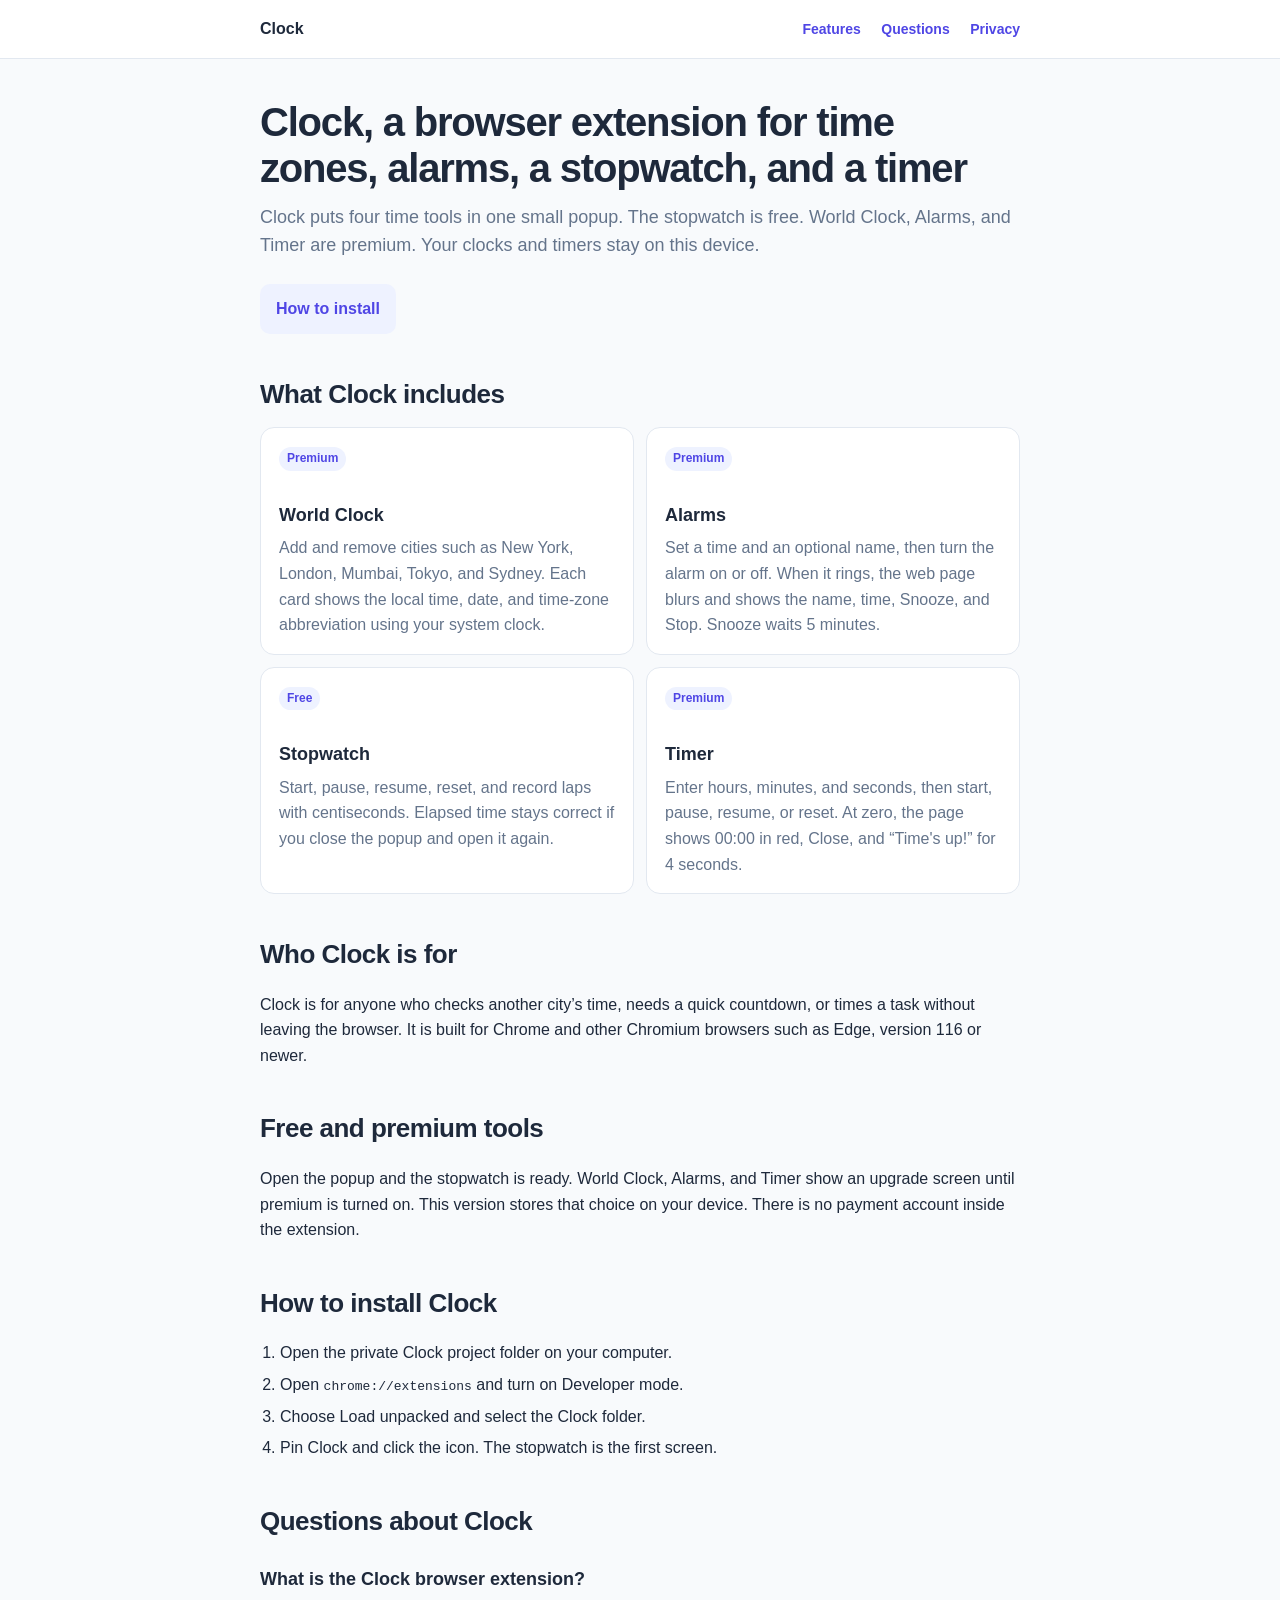
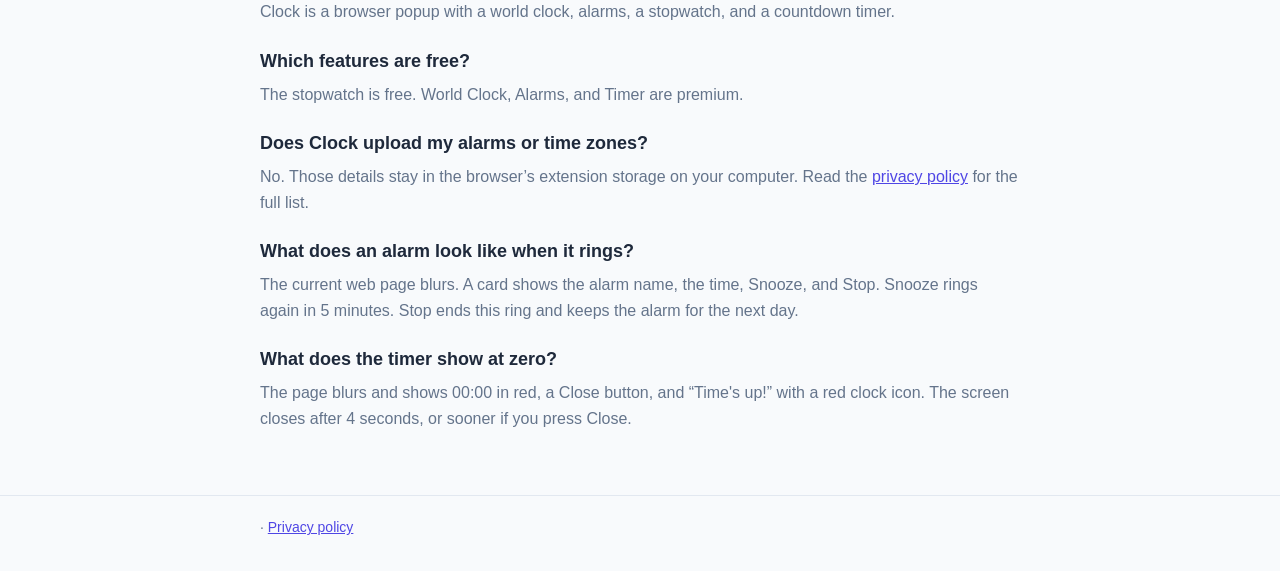
==== index.html @ f68c93ec "Publish the Clock landing page and privacy policy. Co-authored-by: Cursor <cursoragent@cursor.com>" ====
<!DOCTYPE html>
<html lang="en">
  <head>
    <meta charset="UTF-8" />
    <meta name="viewport" content="width=device-width, initial-scale=1" />
    <meta name="color-scheme" content="light dark" />
    <title>Clock browser extension — world clock, alarms, stopwatch, and timer</title>
    <meta
      name="description"
      content="Clock is a lightweight browser extension for world time zones, alarms, a free stopwatch, and a countdown timer. Times stay on your device."
    />
    <link rel="canonical" href="https://roshancodes24.github.io/clock-site/" />
    <meta property="og:title" content="Clock browser extension" />
    <meta
      property="og:description"
      content="World clock, alarms, stopwatch, and timer in a small browser popup. Stopwatch is free. Other tools are premium."
    />
    <meta property="og:type" content="website" />
    <meta property="og:url" content="https://roshancodes24.github.io/clock-site/" />
    <link rel="icon" href="icon48.png" />
    <link rel="stylesheet" href="site.css" />
    <script type="application/ld+json">
      {
        "@context": "https://schema.org",
        "@type": "SoftwareApplication",
        "name": "Clock",
        "applicationCategory": "BrowserApplication",
        "operatingSystem": "Chrome, Edge",
        "description": "A lightweight browser extension with a world clock, alarms, a stopwatch, and a countdown timer.",
        "offers": {
          "@type": "Offer",
          "price": "0",
          "priceCurrency": "USD",
          "description": "Stopwatch is free. World Clock, Alarms, and Timer are premium in this version via a local test switch."
        },
        "url": "https://roshancodes24.github.io/clock-site/"
      }
    </script>
    <script type="application/ld+json">
      {
        "@context": "https://schema.org",
        "@type": "FAQPage",
        "mainEntity": [
          {
            "@type": "Question",
            "name": "What is the Clock browser extension?",
            "acceptedAnswer": {
              "@type": "Answer",
              "text": "Clock is a browser popup with four tools: a world clock, alarms, a stopwatch, and a countdown timer."
            }
          },
          {
            "@type": "Question",
            "name": "Which Clock features are free?",
            "acceptedAnswer": {
              "@type": "Answer",
              "text": "The stopwatch is free. World Clock, Alarms, and Timer are premium."
            }
          },
          {
            "@type": "Question",
            "name": "Does Clock send my times to a server?",
            "acceptedAnswer": {
              "@type": "Answer",
              "text": "No. Selected time zones, alarms, stopwatch state, and timer state stay in browser extension storage on your device."
            }
          },
          {
            "@type": "Question",
            "name": "What happens when an alarm or timer finishes?",
            "acceptedAnswer": {
              "@type": "Answer",
              "text": "An alarm blurs the open web page and shows the alarm name, time, Snooze, and Stop. A finished timer blurs the page, shows 00:00 in red, a Close button, and Time's up, then closes after 4 seconds."
            }
          }
        ]
      }
    </script>
  </head>
  <body>
    <header class="site">
      <div class="wrap">
        <a class="brand" href="./">Clock</a>
        <nav aria-label="Site">
          <a href="#features">Features</a>
          <a href="#questions">Questions</a>
          <a href="privacy.html">Privacy</a>
        </nav>
      </div>
    </header>

    <main class="wrap">
      <h1>Clock, a browser extension for time zones, alarms, a stopwatch, and a timer</h1>
      <p class="lead">
        Clock puts four time tools in one small popup. The stopwatch is free.
        World Clock, Alarms, and Timer are premium. Your clocks and timers stay on this device.
      </p>
      <div class="actions">
        <a class="btn secondary" href="#install">How to install</a>
      </div>

      <h2 id="features">What Clock includes</h2>
      <div class="grid two">
        <article class="card">
          <span class="tag">Premium</span>
          <h3>World Clock</h3>
          <p>
            Add and remove cities such as New York, London, Mumbai, Tokyo, and Sydney.
            Each card shows the local time, date, and time-zone abbreviation using your system clock.
          </p>
        </article>
        <article class="card">
          <span class="tag">Premium</span>
          <h3>Alarms</h3>
          <p>
            Set a time and an optional name, then turn the alarm on or off. When it rings, the web page blurs and shows the name, time, Snooze, and Stop. Snooze waits 5 minutes.
          </p>
        </article>
        <article class="card">
          <span class="tag">Free</span>
          <h3>Stopwatch</h3>
          <p>
            Start, pause, resume, reset, and record laps with centiseconds. Elapsed time stays correct if you close the popup and open it again.
          </p>
        </article>
        <article class="card">
          <span class="tag">Premium</span>
          <h3>Timer</h3>
          <p>
            Enter hours, minutes, and seconds, then start, pause, resume, or reset. At zero, the page shows 00:00 in red, Close, and “Time's up!” for 4 seconds.
          </p>
        </article>
      </div>

      <h2>Who Clock is for</h2>
      <p>
        Clock is for anyone who checks another city’s time, needs a quick countdown, or times a task without leaving the browser. It is built for Chrome and other Chromium browsers such as Edge, version 116 or newer.
      </p>

      <h2>Free and premium tools</h2>
      <p>
        Open the popup and the stopwatch is ready. World Clock, Alarms, and Timer show an upgrade screen until premium is turned on. This version stores that choice on your device. There is no payment account inside the extension.
      </p>

      <h2 id="install">How to install Clock</h2>
      <ol>
        <li>Open the private Clock project folder on your computer.</li>
        <li>Open <code>chrome://extensions</code> and turn on Developer mode.</li>
        <li>Choose Load unpacked and select the Clock folder.</li>
        <li>Pin Clock and click the icon. The stopwatch is the first screen.</li>
      </ol>

      <h2 id="questions">Questions about Clock</h2>

      <h3>What is the Clock browser extension?</h3>
      <p class="answer">
        Clock is a browser popup with a world clock, alarms, a stopwatch, and a countdown timer.
      </p>

      <h3>Which features are free?</h3>
      <p class="answer">
        The stopwatch is free. World Clock, Alarms, and Timer are premium.
      </p>

      <h3>Does Clock upload my alarms or time zones?</h3>
      <p class="answer">
        No. Those details stay in the browser’s extension storage on your computer. Read the <a href="privacy.html">privacy policy</a> for the full list.
      </p>

      <h3>What does an alarm look like when it rings?</h3>
      <p class="answer">
        The current web page blurs. A card shows the alarm name, the time, Snooze, and Stop. Snooze rings again in 5 minutes. Stop ends this ring and keeps the alarm for the next day.
      </p>

      <h3>What does the timer show at zero?</h3>
      <p class="answer">
        The page blurs and shows 00:00 in red, a Close button, and “Time's up!” with a red clock icon. The screen closes after 4 seconds, or sooner if you press Close.
      </p>
    </main>

    <footer class="site">
      <div class="wrap">
        · <a href="privacy.html">Privacy policy</a>
      </div>
    </footer>
  </body>
</html>
---- site.css ----
:root {
  color-scheme: light;
  --bg: #f8fafc;
  --card: #ffffff;
  --text: #1e293b;
  --muted: #64748b;
  --border: #e2e8f0;
  --primary: #4f46e5;
  --primary-dark: #4338ca;
  --on-primary: #ffffff;
  --soft: #eef2ff;
}

@media (prefers-color-scheme: dark) {
  :root {
    color-scheme: dark;
    --bg: #0f172a;
    --card: #1e293b;
    --text: #f1f5f9;
    --muted: #94a3b8;
    --border: #334155;
    --primary: #818cf8;
    --primary-dark: #a5b4fc;
    --soft: #312e81;
  }
}

* { box-sizing: border-box; }

body {
  margin: 0;
  font-family: -apple-system, BlinkMacSystemFont, "Segoe UI", Roboto, Helvetica, Arial, sans-serif;
  background: var(--bg);
  color: var(--text);
  line-height: 1.6;
}

a { color: var(--primary); }

.wrap {
  width: min(760px, calc(100% - 32px));
  margin: 0 auto;
}

header.site {
  border-bottom: 1px solid var(--border);
  background: var(--card);
}

header.site .wrap {
  display: flex;
  align-items: center;
  justify-content: space-between;
  padding: 16px 0;
}

.brand {
  font-weight: 700;
  text-decoration: none;
  color: var(--text);
}

nav a {
  margin-left: 16px;
  text-decoration: none;
  font-weight: 600;
  font-size: 14px;
}

main { padding: 40px 0 64px; }

h1 {
  font-size: 40px;
  line-height: 1.15;
  letter-spacing: -0.03em;
  margin: 0 0 12px;
}

h2 {
  font-size: 26px;
  letter-spacing: -0.02em;
  margin: 40px 0 12px;
}

h3 {
  font-size: 18px;
  margin: 22px 0 6px;
}

.lead {
  font-size: 18px;
  color: var(--muted);
  margin: 0 0 24px;
}

.actions { display: flex; gap: 10px; flex-wrap: wrap; }

.btn {
  display: inline-block;
  background: var(--primary);
  color: var(--on-primary);
  text-decoration: none;
  font-weight: 700;
  border-radius: 10px;
  padding: 12px 16px;
}

.btn:hover { background: var(--primary-dark); }

.btn.secondary {
  background: var(--soft);
  color: var(--primary);
}

.grid {
  display: grid;
  gap: 12px;
}

@media (min-width: 640px) {
  .grid.two { grid-template-columns: 1fr 1fr; }
}

.card {
  background: var(--card);
  border: 1px solid var(--border);
  border-radius: 14px;
  padding: 16px 18px;
}

.card p, .answer { margin: 0; color: var(--muted); }

.tag {
  display: inline-block;
  font-size: 12px;
  font-weight: 700;
  color: var(--primary);
  background: var(--soft);
  border-radius: 999px;
  padding: 2px 8px;
  margin-bottom: 8px;
}

ol, ul { padding-left: 20px; }
li { margin: 6px 0; }

footer.site {
  border-top: 1px solid var(--border);
  padding: 20px 0 32px;
  color: var(--muted);
  font-size: 14px;
}
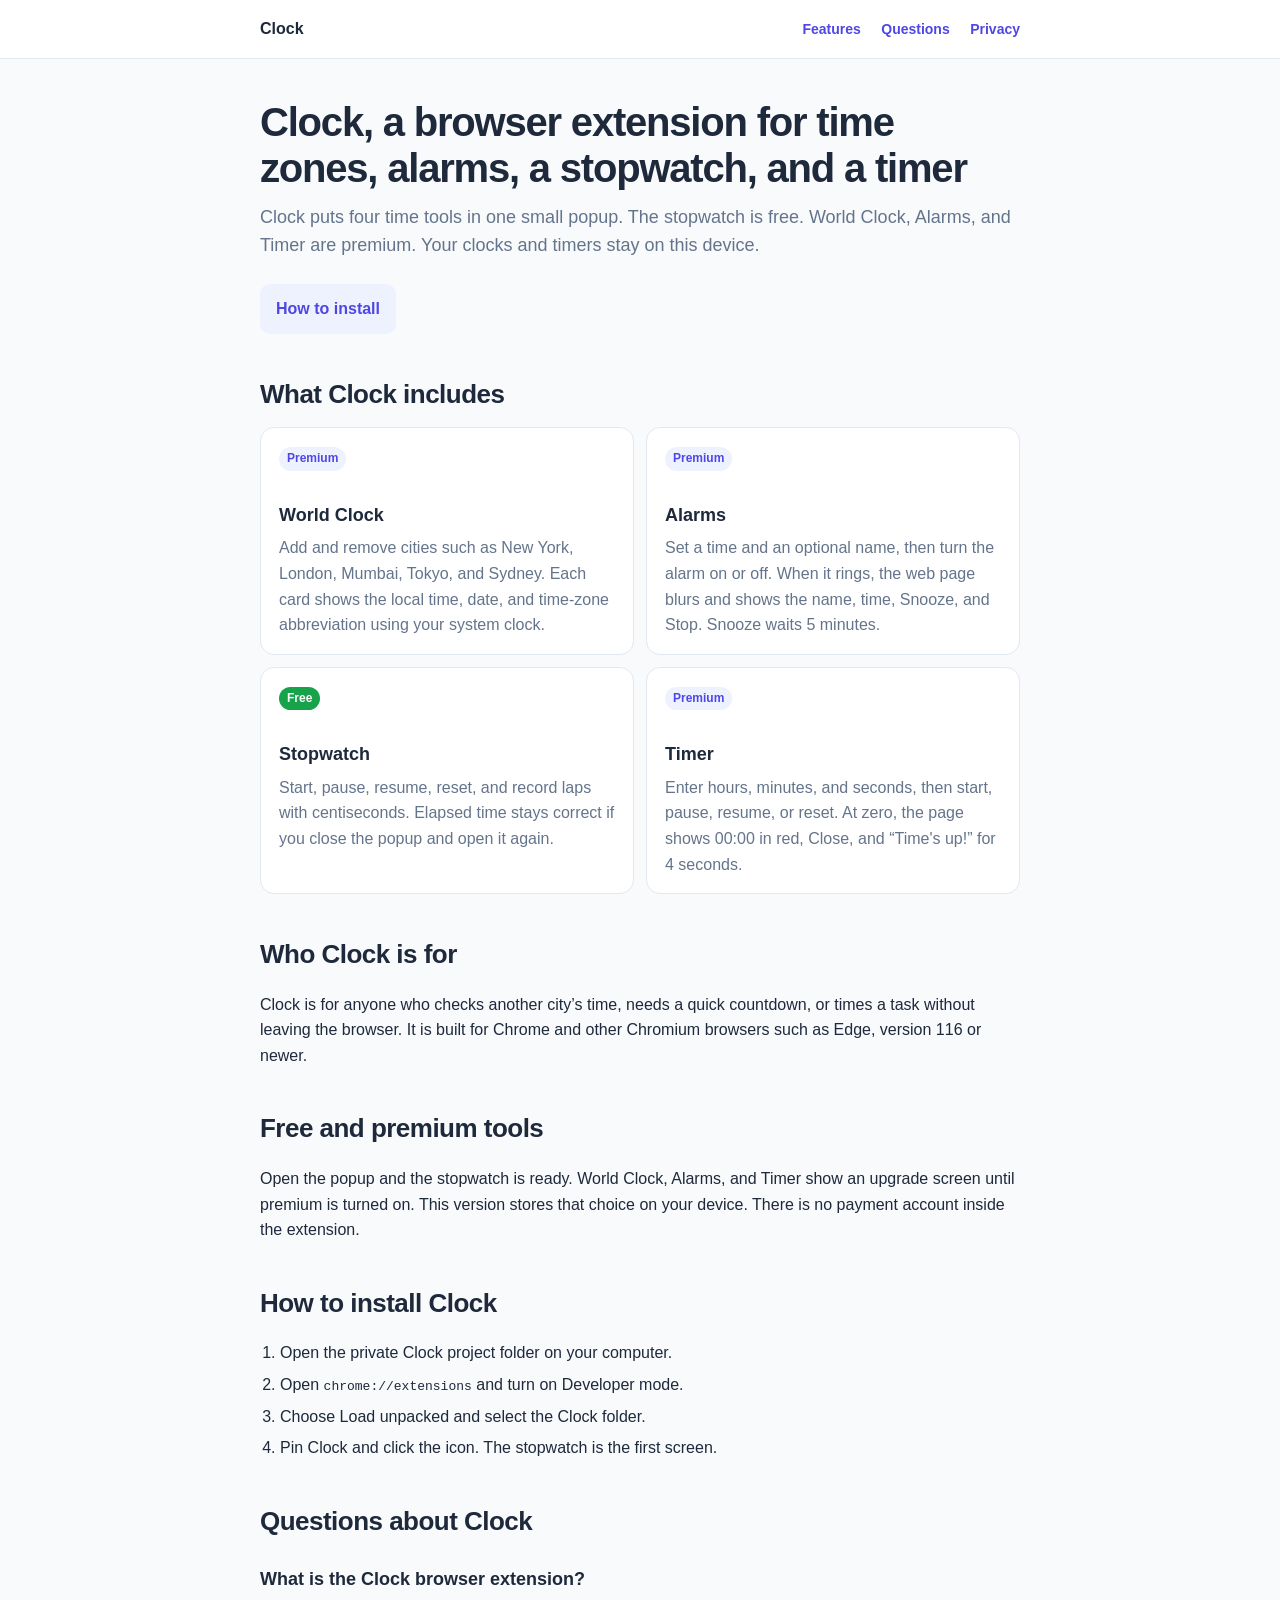
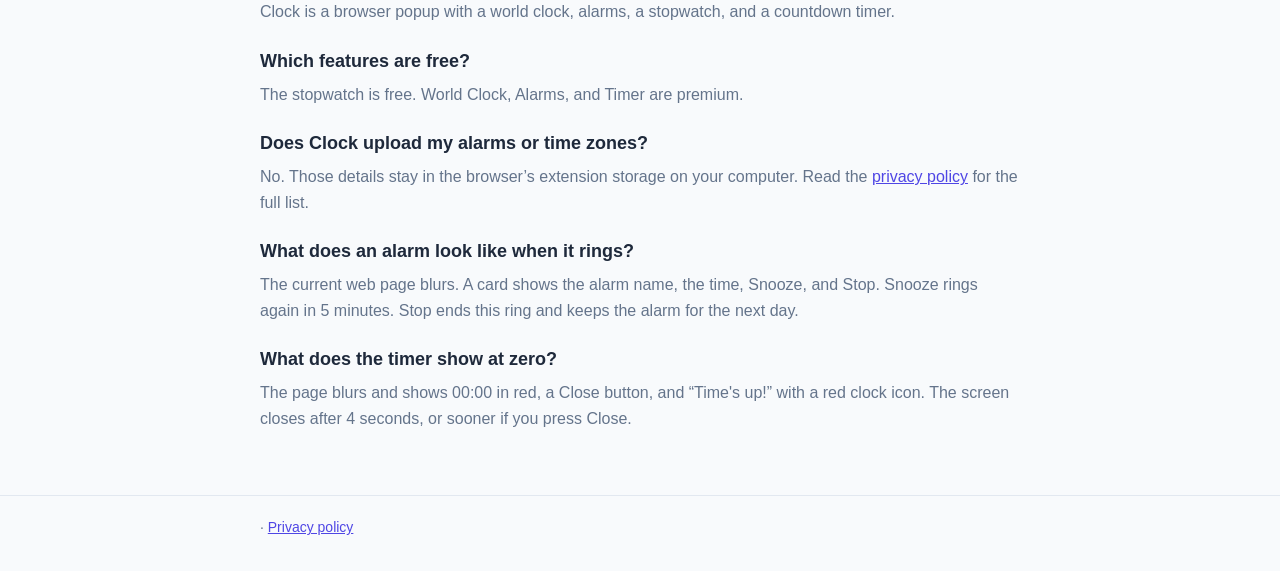
==== commit f745095e: "Make the Free label background green. Co-authored-by: Cursor <cursoragent@cursor.com>" ====
--- a/index.html
+++ b/index.html
@@ -117,7 +117,7 @@
           </p>
         </article>
         <article class="card">
-          <span class="tag">Free</span>
+          <span class="tag free">Free</span>
           <h3>Stopwatch</h3>
           <p>
             Start, pause, resume, reset, and record laps with centiseconds. Elapsed time stays correct if you close the popup and open it again.
--- a/site.css
+++ b/site.css
@@ -141,6 +141,11 @@
   margin-bottom: 8px;
 }
 
+.tag.free {
+  color: #ffffff;
+  background: #16a34a;
+}
+
 ol, ul { padding-left: 20px; }
 li { margin: 6px 0; }
 
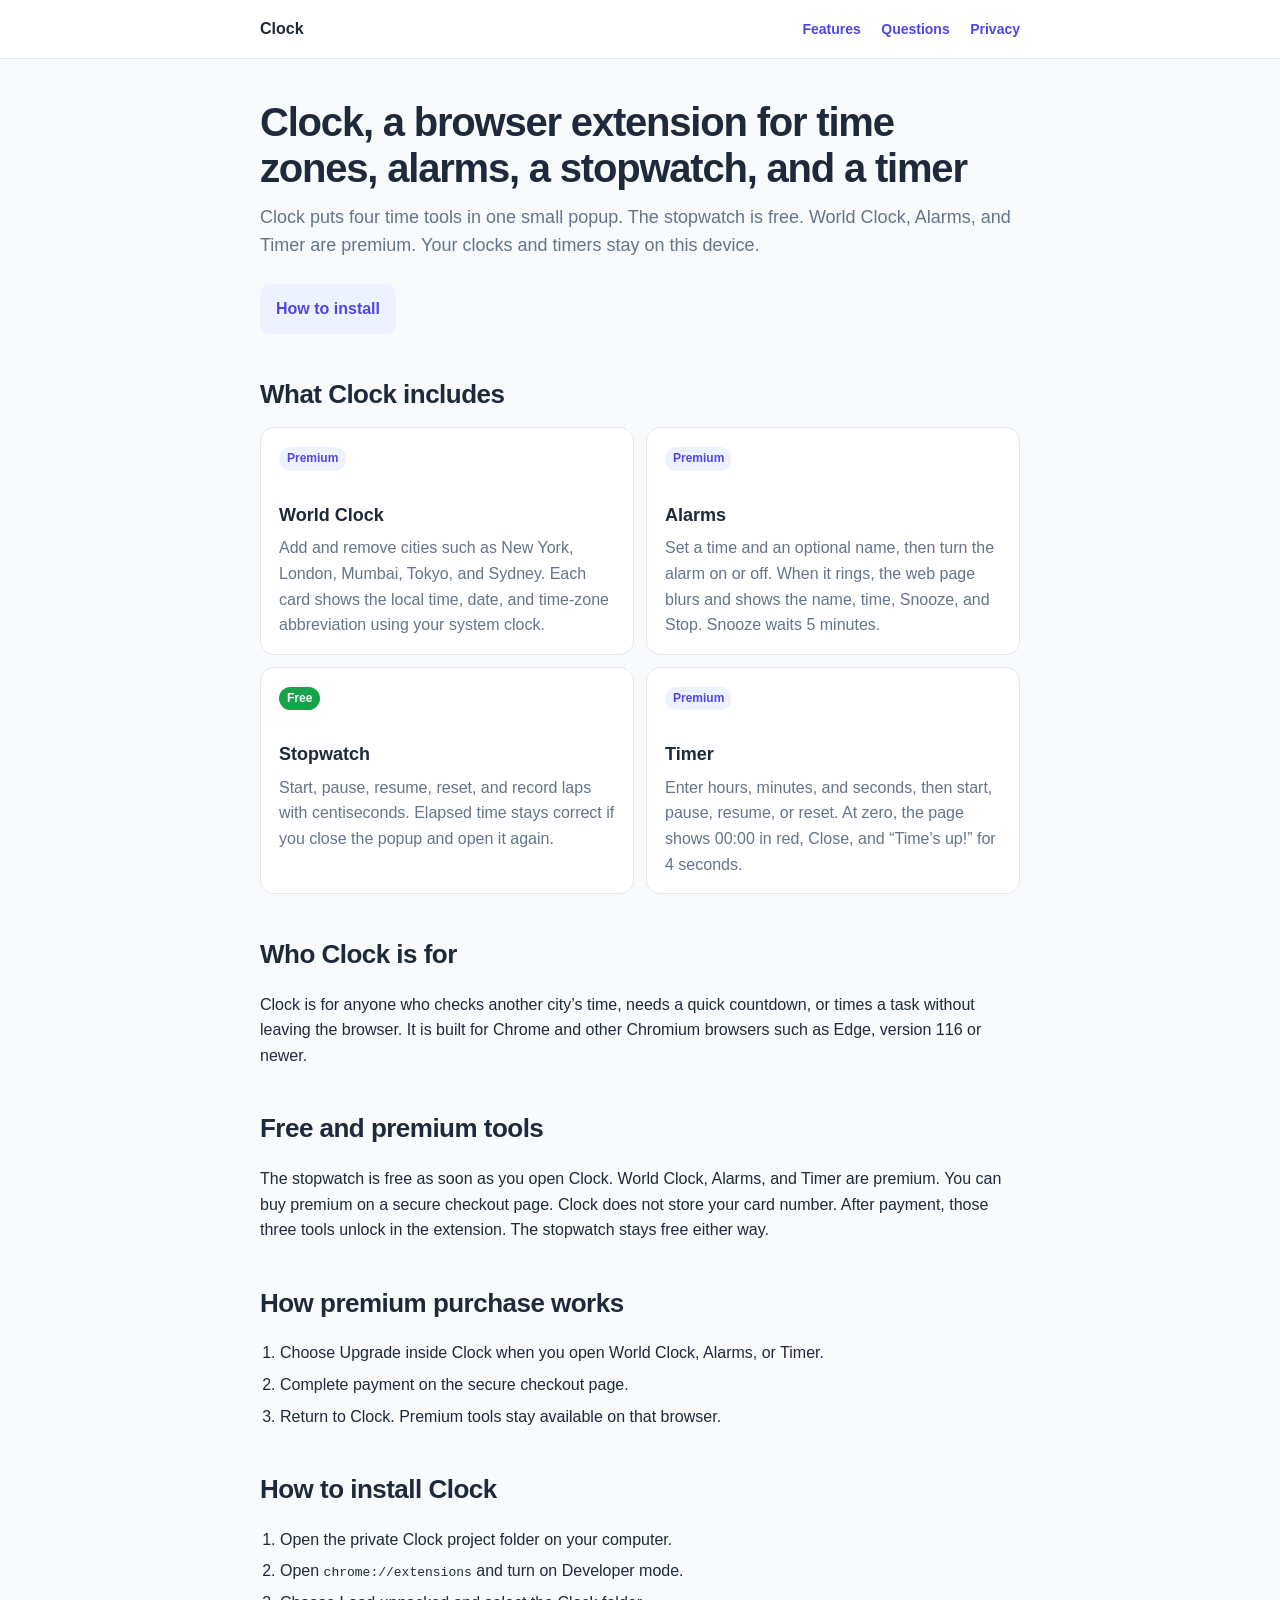
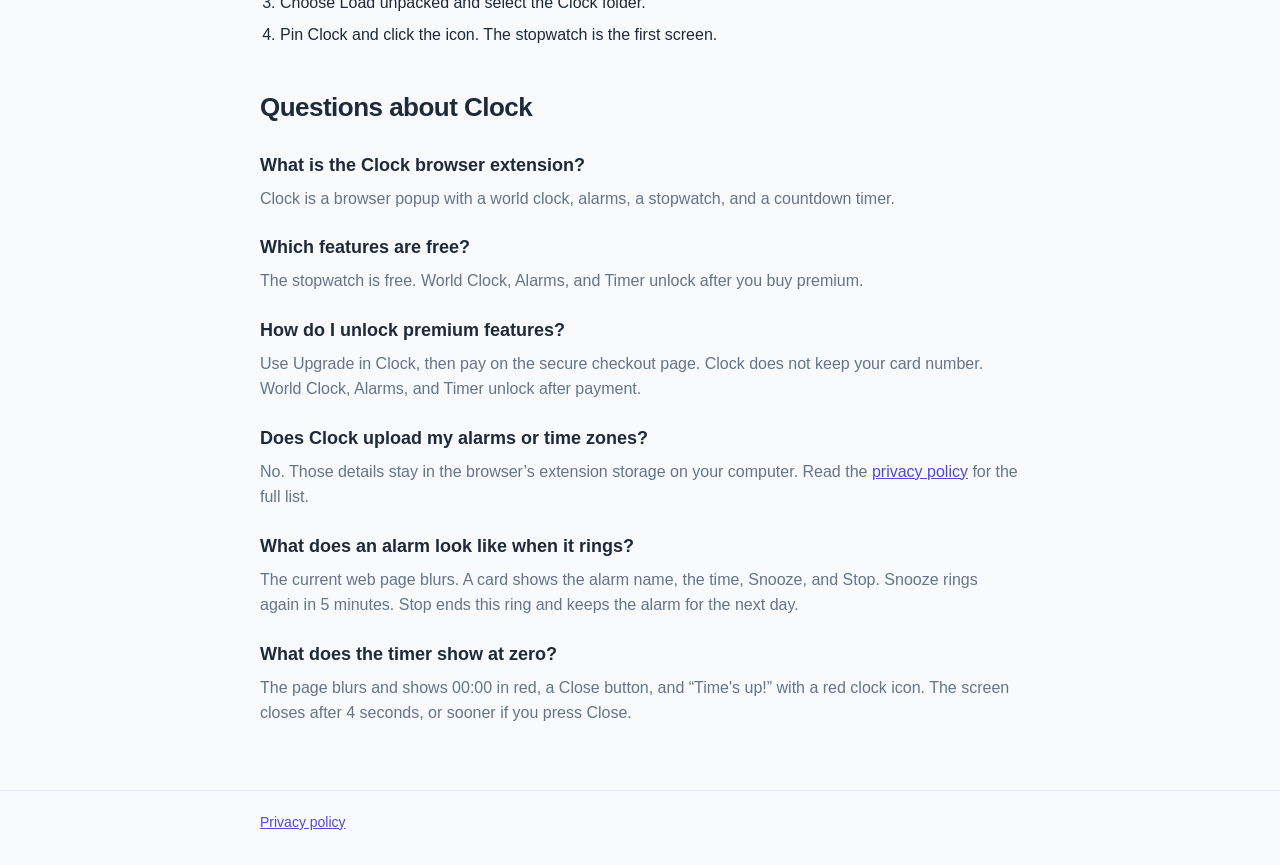
==== commit 76490d74: "Describe premium as a purchase without naming the payment provider. Co-authored-by: Cursor <cursorag" ====
--- a/index.html
+++ b/index.html
@@ -31,7 +31,7 @@
           "@type": "Offer",
           "price": "0",
           "priceCurrency": "USD",
-          "description": "Stopwatch is free. World Clock, Alarms, and Timer are premium in this version via a local test switch."
+          "description": "Stopwatch is free. World Clock, Alarms, and Timer are available with a premium purchase."
         },
         "url": "https://roshancodes24.github.io/clock-site/"
       }
@@ -54,12 +54,20 @@
             "name": "Which Clock features are free?",
             "acceptedAnswer": {
               "@type": "Answer",
-              "text": "The stopwatch is free. World Clock, Alarms, and Timer are premium."
-            }
-          },
-          {
-            "@type": "Question",
-            "name": "Does Clock send my times to a server?",
+              "text": "The stopwatch is free. World Clock, Alarms, and Timer unlock after a premium purchase."
+            }
+          },
+          {
+            "@type": "Question",
+            "name": "How do I unlock premium features?",
+            "acceptedAnswer": {
+              "@type": "Answer",
+              "text": "Premium is purchased through a secure checkout page. Clock does not store your card number. After payment, World Clock, Alarms, and Timer unlock. The stopwatch stays free."
+            }
+          },
+          {
+            "@type": "Question",
+            "name": "Does Clock upload my alarms or time zones?",
             "acceptedAnswer": {
               "@type": "Answer",
               "text": "No. Selected time zones, alarms, stopwatch state, and timer state stay in browser extension storage on your device."
@@ -139,8 +147,15 @@
 
       <h2>Free and premium tools</h2>
       <p>
-        Open the popup and the stopwatch is ready. World Clock, Alarms, and Timer show an upgrade screen until premium is turned on. This version stores that choice on your device. There is no payment account inside the extension.
-      </p>
+        The stopwatch is free as soon as you open Clock. World Clock, Alarms, and Timer are premium. You can buy premium on a secure checkout page. Clock does not store your card number. After payment, those three tools unlock in the extension. The stopwatch stays free either way.
+      </p>
+
+      <h2>How premium purchase works</h2>
+      <ol>
+        <li>Choose Upgrade inside Clock when you open World Clock, Alarms, or Timer.</li>
+        <li>Complete payment on the secure checkout page.</li>
+        <li>Return to Clock. Premium tools stay available on that browser.</li>
+      </ol>
 
       <h2 id="install">How to install Clock</h2>
       <ol>
@@ -159,7 +174,12 @@
 
       <h3>Which features are free?</h3>
       <p class="answer">
-        The stopwatch is free. World Clock, Alarms, and Timer are premium.
+        The stopwatch is free. World Clock, Alarms, and Timer unlock after you buy premium.
+      </p>
+
+      <h3>How do I unlock premium features?</h3>
+      <p class="answer">
+        Use Upgrade in Clock, then pay on the secure checkout page. Clock does not keep your card number. World Clock, Alarms, and Timer unlock after payment.
       </p>
 
       <h3>Does Clock upload my alarms or time zones?</h3>
@@ -180,7 +200,7 @@
 
     <footer class="site">
       <div class="wrap">
-        · <a href="privacy.html">Privacy policy</a>
+        <a href="privacy.html">Privacy policy</a>
       </div>
     </footer>
   </body>
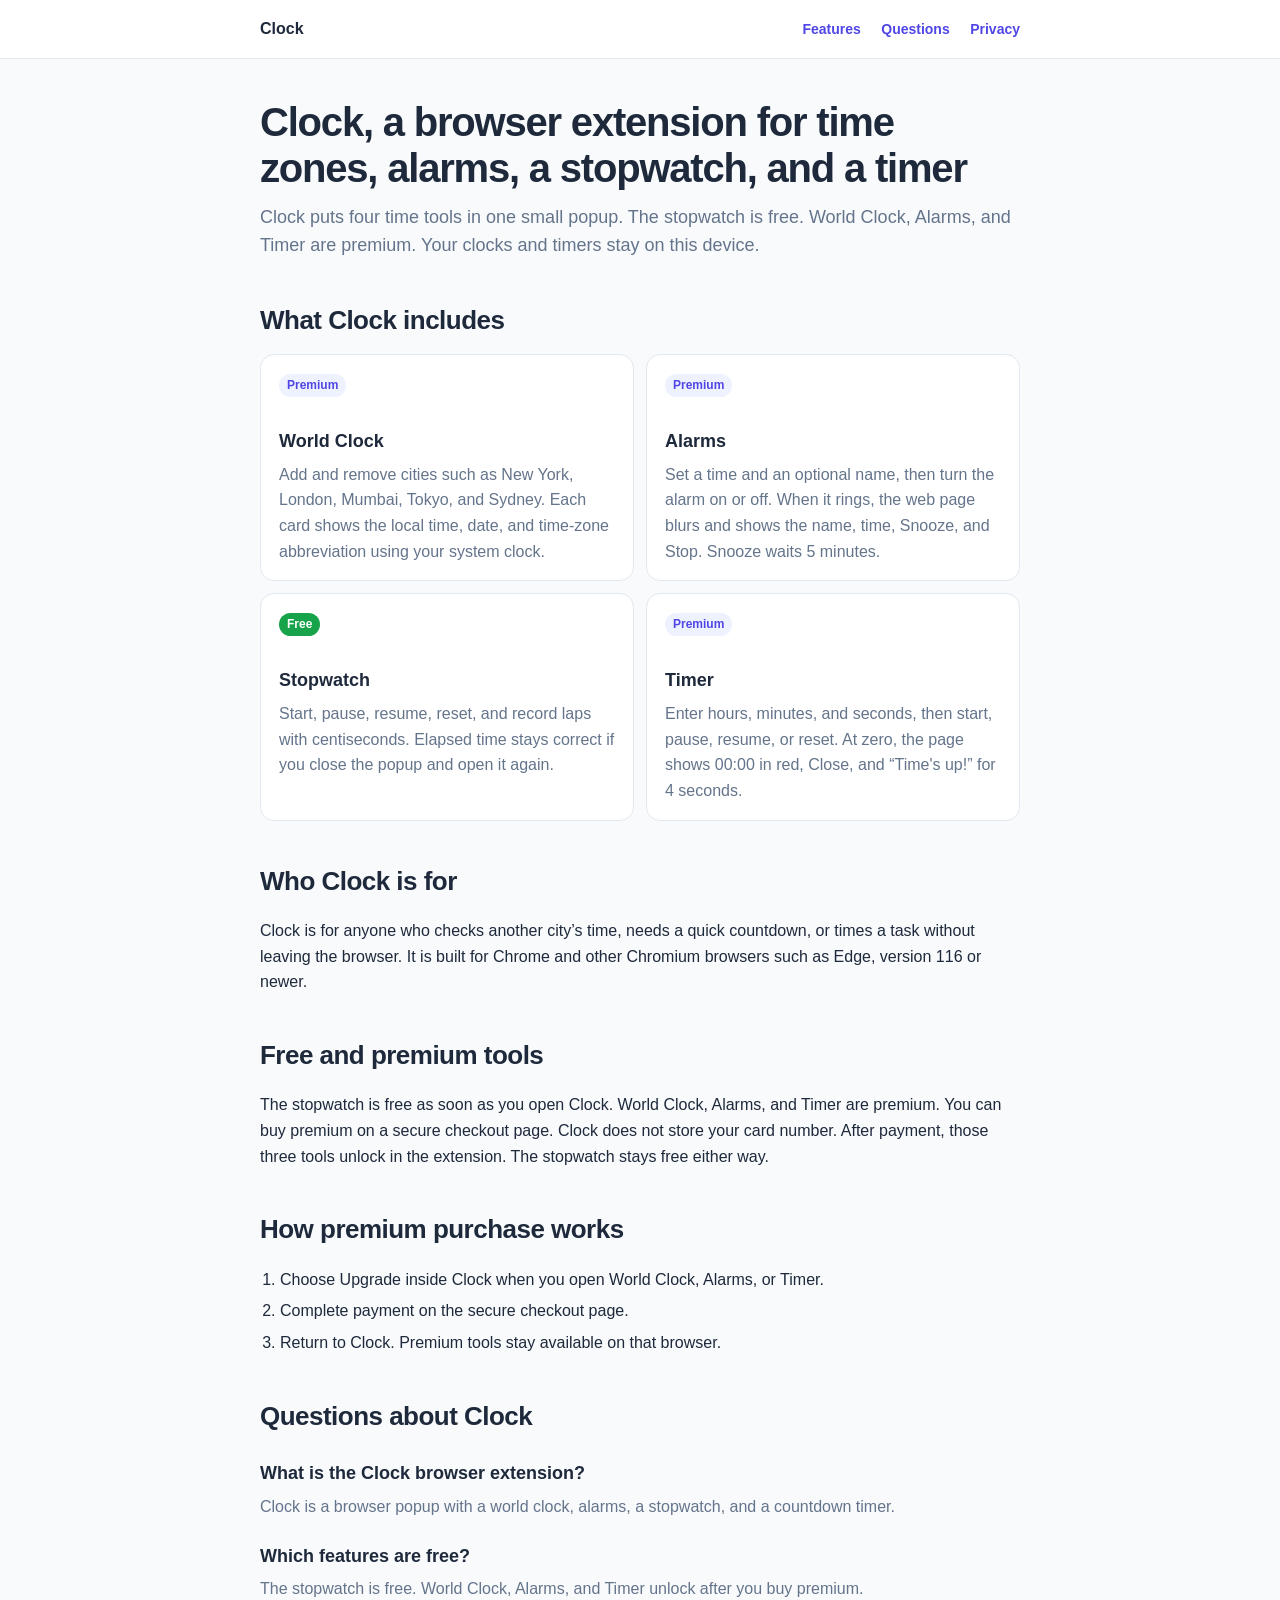
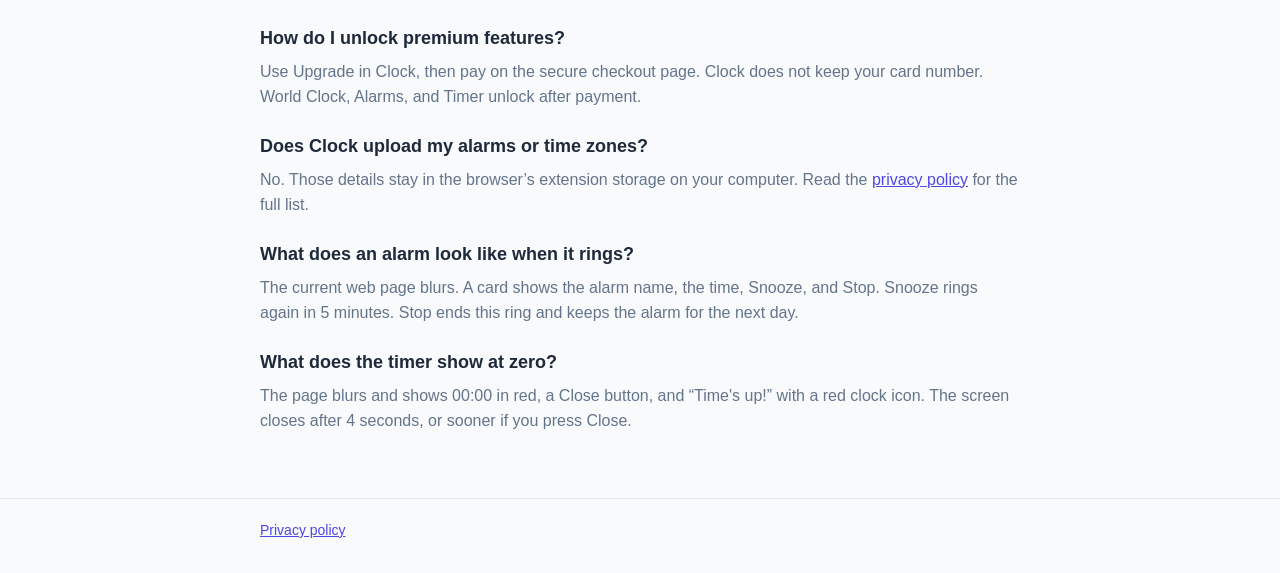
==== commit 1b3c3288: "Remove the install steps from the landing page. Co-authored-by: Cursor <cursoragent@cursor.com>" ====
--- a/index.html
+++ b/index.html
@@ -103,9 +103,6 @@
         Clock puts four time tools in one small popup. The stopwatch is free.
         World Clock, Alarms, and Timer are premium. Your clocks and timers stay on this device.
       </p>
-      <div class="actions">
-        <a class="btn secondary" href="#install">How to install</a>
-      </div>
 
       <h2 id="features">What Clock includes</h2>
       <div class="grid two">
@@ -157,14 +154,6 @@
         <li>Return to Clock. Premium tools stay available on that browser.</li>
       </ol>
 
-      <h2 id="install">How to install Clock</h2>
-      <ol>
-        <li>Open the private Clock project folder on your computer.</li>
-        <li>Open <code>chrome://extensions</code> and turn on Developer mode.</li>
-        <li>Choose Load unpacked and select the Clock folder.</li>
-        <li>Pin Clock and click the icon. The stopwatch is the first screen.</li>
-      </ol>
-
       <h2 id="questions">Questions about Clock</h2>
 
       <h3>What is the Clock browser extension?</h3>
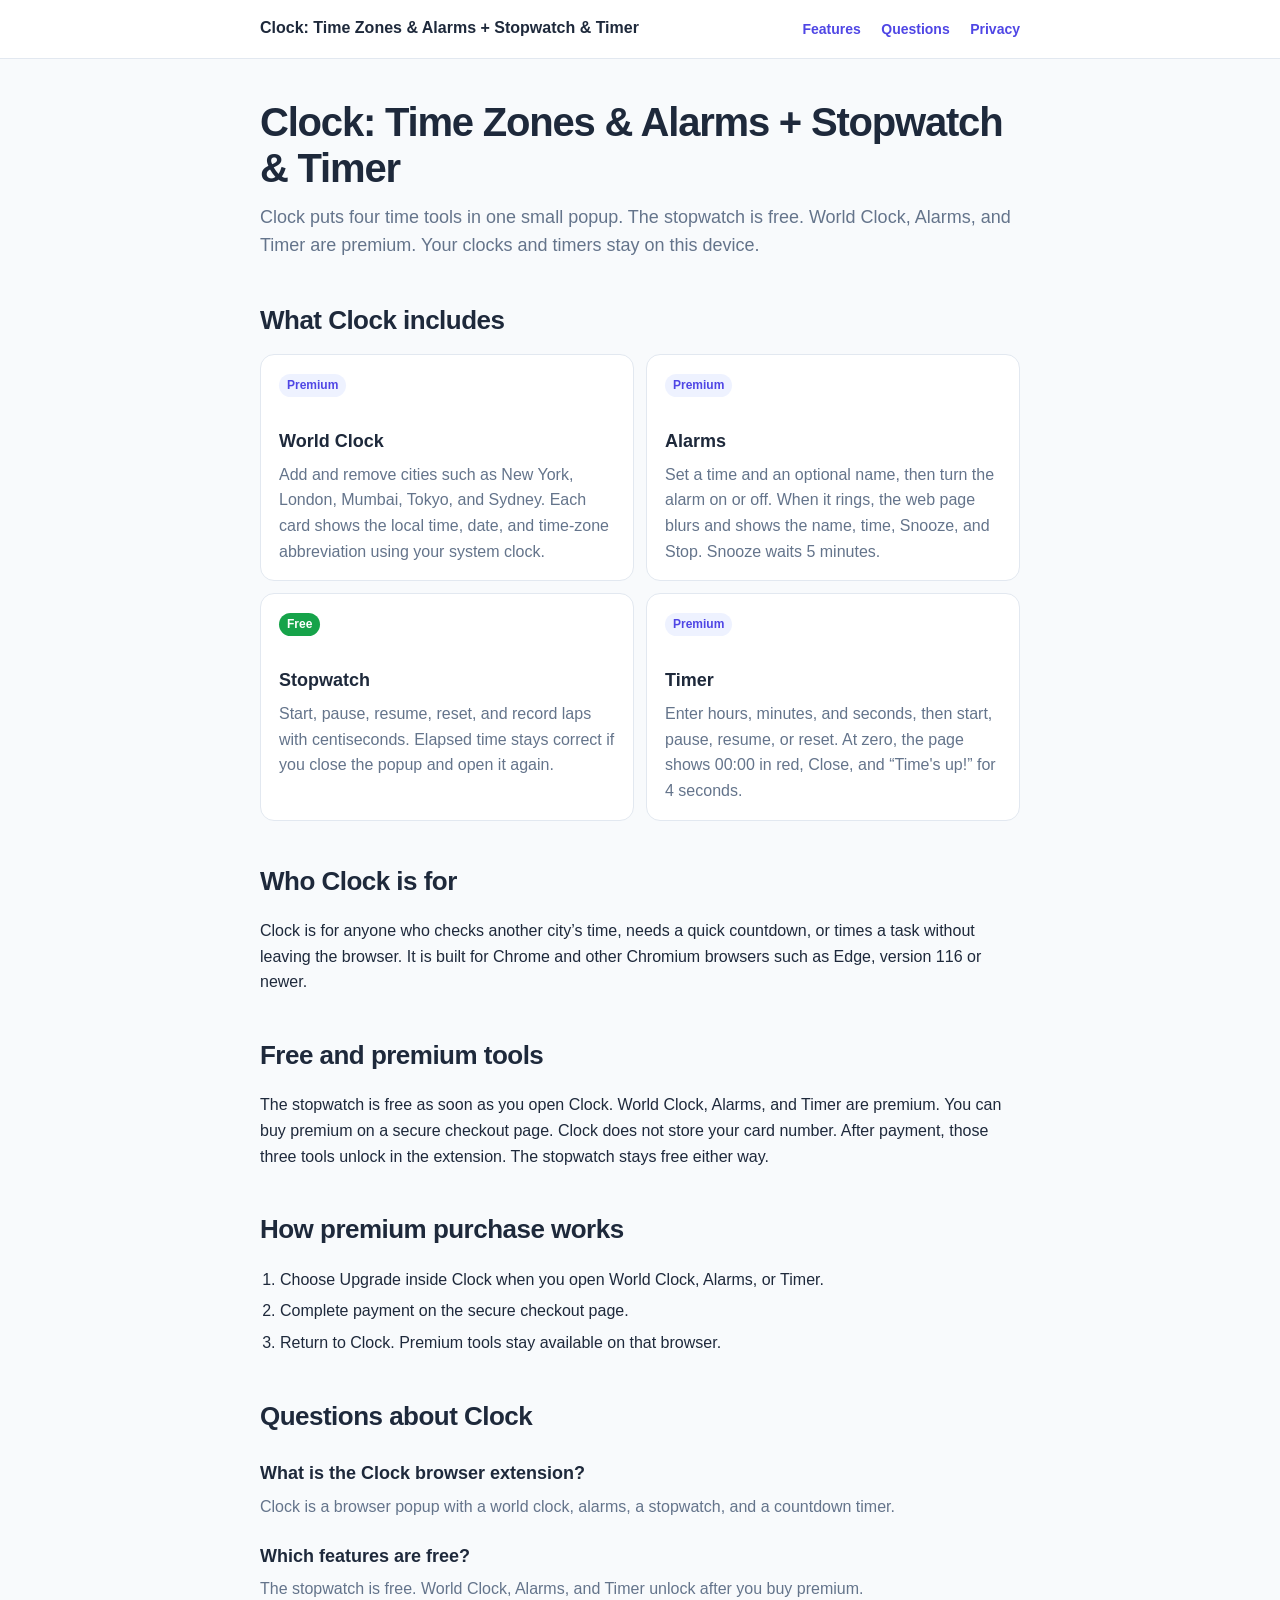
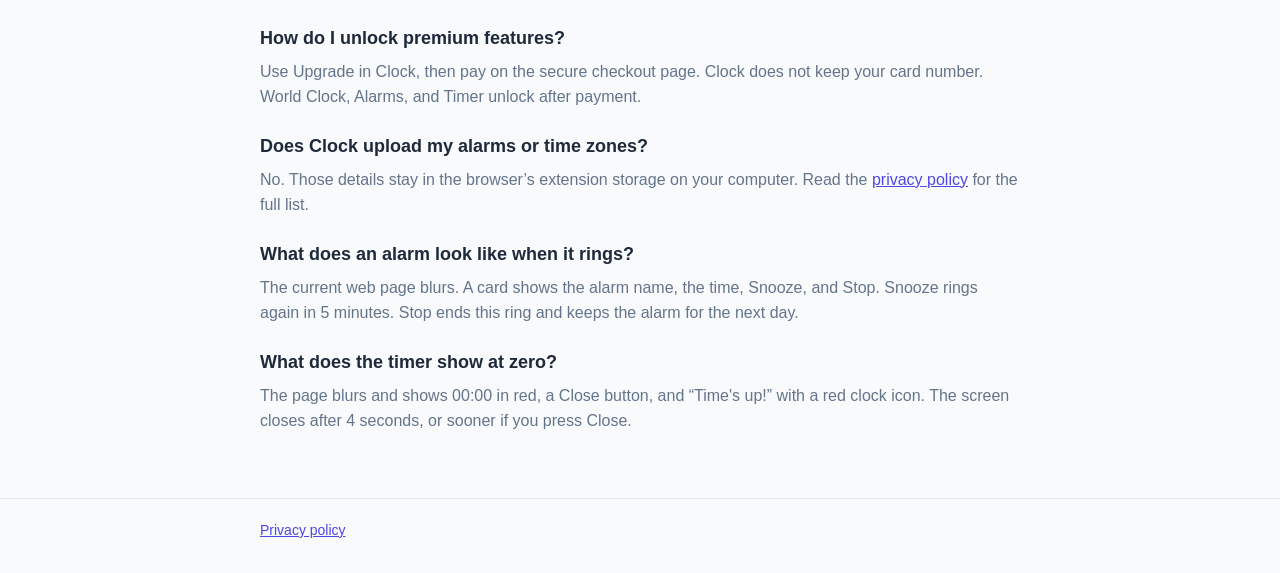
==== commit 06bb7e4c: "Rename the site to Clock: Time Zones & Alarms + Stopwatch & Timer. Co-authored-by: Cursor <cursorage" ====
--- a/index.html
+++ b/index.html
@@ -4,13 +4,13 @@
     <meta charset="UTF-8" />
     <meta name="viewport" content="width=device-width, initial-scale=1" />
     <meta name="color-scheme" content="light dark" />
-    <title>Clock browser extension — world clock, alarms, stopwatch, and timer</title>
+    <title>Clock: Time Zones &amp; Alarms + Stopwatch &amp; Timer</title>
     <meta
       name="description"
       content="Clock is a lightweight browser extension for world time zones, alarms, a free stopwatch, and a countdown timer. Times stay on your device."
     />
     <link rel="canonical" href="https://roshancodes24.github.io/clock-site/" />
-    <meta property="og:title" content="Clock browser extension" />
+    <meta property="og:title" content="Clock: Time Zones &amp; Alarms + Stopwatch &amp; Timer" />
     <meta
       property="og:description"
       content="World clock, alarms, stopwatch, and timer in a small browser popup. Stopwatch is free. Other tools are premium."
@@ -23,7 +23,7 @@
       {
         "@context": "https://schema.org",
         "@type": "SoftwareApplication",
-        "name": "Clock",
+        "name": "Clock: Time Zones & Alarms + Stopwatch & Timer",
         "applicationCategory": "BrowserApplication",
         "operatingSystem": "Chrome, Edge",
         "description": "A lightweight browser extension with a world clock, alarms, a stopwatch, and a countdown timer.",
@@ -88,7 +88,7 @@
   <body>
     <header class="site">
       <div class="wrap">
-        <a class="brand" href="./">Clock</a>
+        <a class="brand" href="./">Clock: Time Zones &amp; Alarms + Stopwatch &amp; Timer</a>
         <nav aria-label="Site">
           <a href="#features">Features</a>
           <a href="#questions">Questions</a>
@@ -98,7 +98,7 @@
     </header>
 
     <main class="wrap">
-      <h1>Clock, a browser extension for time zones, alarms, a stopwatch, and a timer</h1>
+      <h1>Clock: Time Zones &amp; Alarms + Stopwatch &amp; Timer</h1>
       <p class="lead">
         Clock puts four time tools in one small popup. The stopwatch is free.
         World Clock, Alarms, and Timer are premium. Your clocks and timers stay on this device.
--- a/site.css
+++ b/site.css
@@ -58,6 +58,8 @@
   font-weight: 700;
   text-decoration: none;
   color: var(--text);
+  max-width: 70%;
+  line-height: 1.3;
 }
 
 nav a {
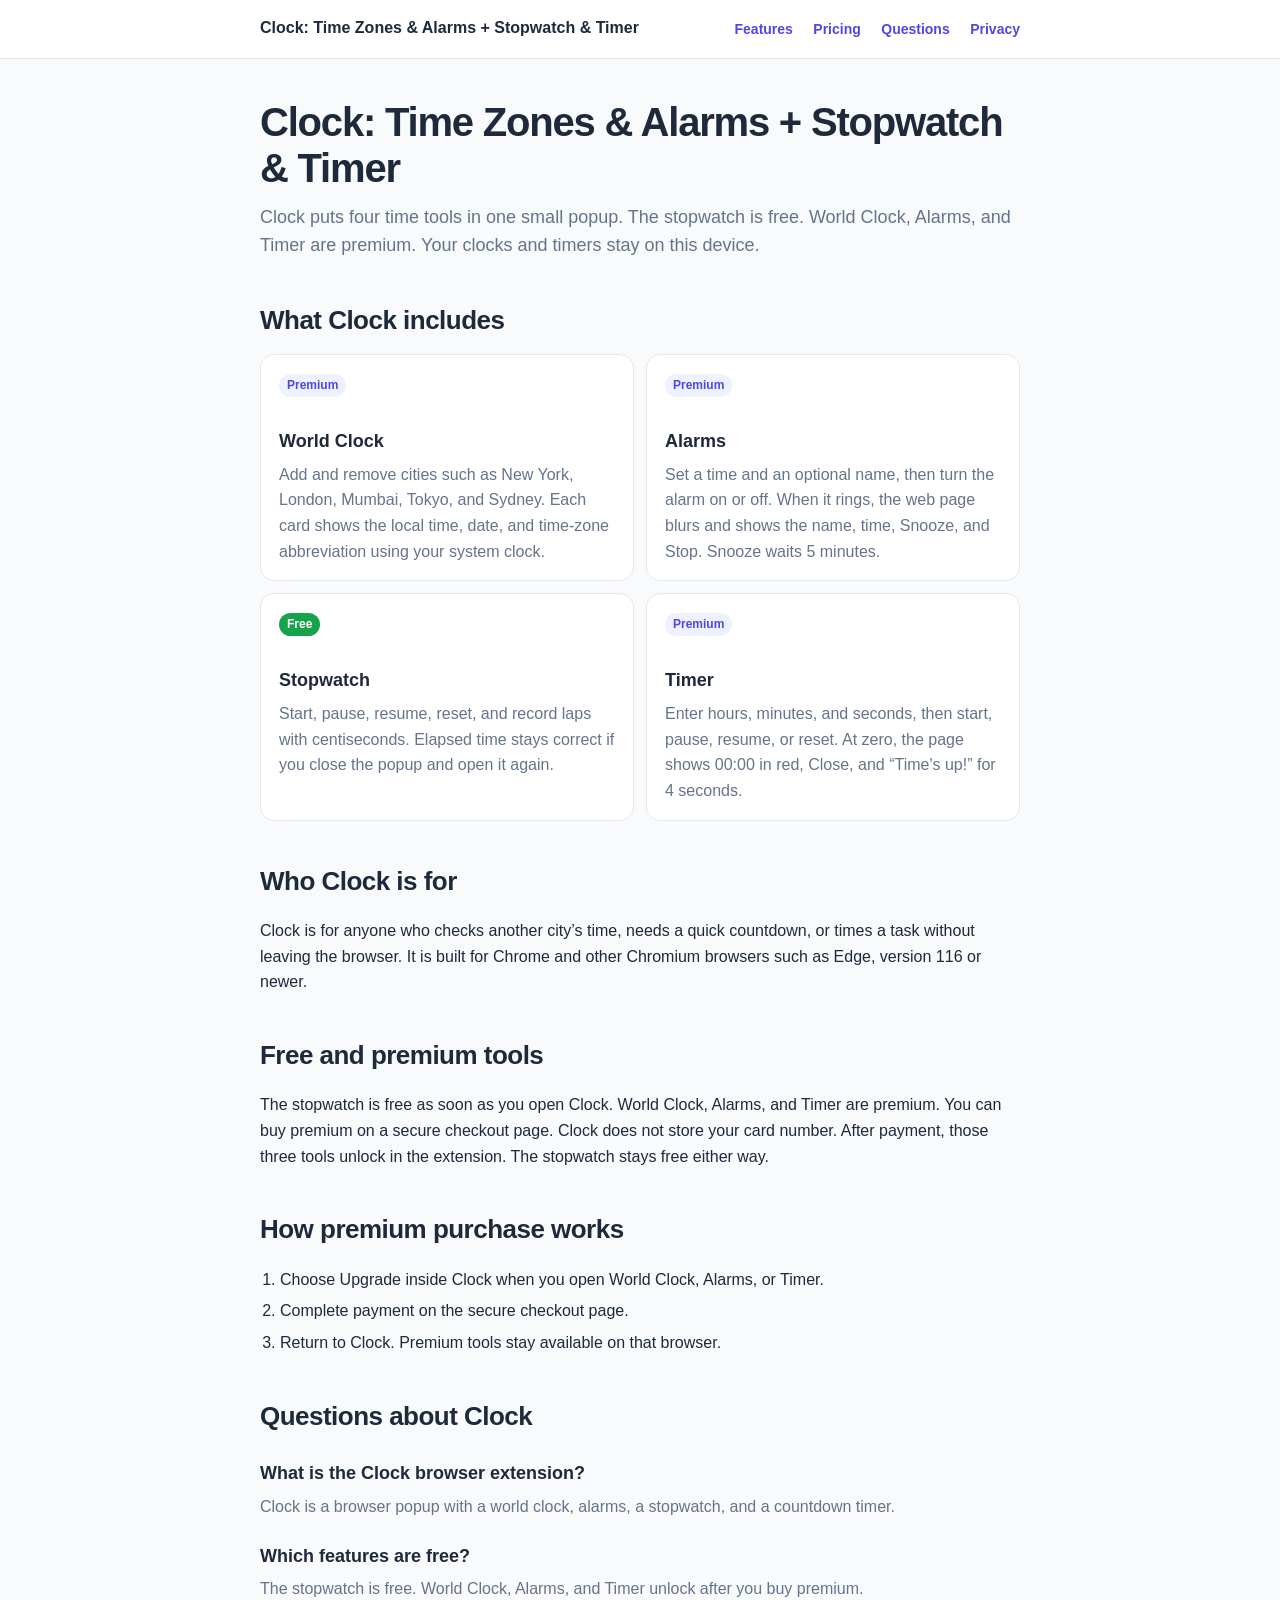
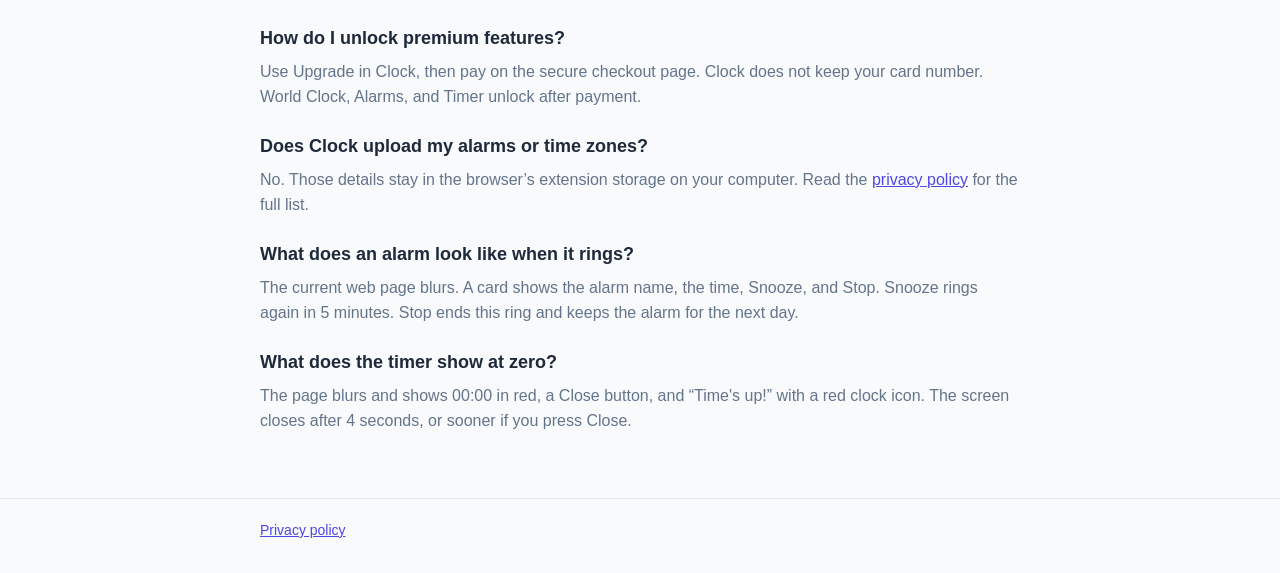
==== commit 1f7c7dd6: "Add the Clock pricing page. Co-authored-by: Cursor <cursoragent@cursor.com>" ====
--- a/index.html
+++ b/index.html
@@ -91,6 +91,7 @@
         <a class="brand" href="./">Clock: Time Zones &amp; Alarms + Stopwatch &amp; Timer</a>
         <nav aria-label="Site">
           <a href="#features">Features</a>
+          <a href="pricing.html">Pricing</a>
           <a href="#questions">Questions</a>
           <a href="privacy.html">Privacy</a>
         </nav>
--- a/site.css
+++ b/site.css
@@ -42,6 +42,10 @@
   margin: 0 auto;
 }
 
+.wrap.wide {
+  width: min(920px, calc(100% - 32px));
+}
+
 header.site {
   border-bottom: 1px solid var(--border);
   background: var(--card);
@@ -157,3 +161,141 @@
   color: var(--muted);
   font-size: 14px;
 }
+
+.plans {
+  display: grid;
+  gap: 16px;
+}
+
+@media (min-width: 720px) {
+  .plans { grid-template-columns: 1.15fr 1fr; align-items: stretch; }
+}
+
+.plan {
+  background: var(--card);
+  border: 1px solid var(--border);
+  border-radius: 16px;
+  padding: 22px 22px 20px;
+  display: flex;
+  flex-direction: column;
+}
+
+.plan-primary {
+  border-color: var(--primary);
+  box-shadow: 0 0 0 1px var(--primary);
+}
+
+.plan h3 {
+  margin: 0;
+  font-size: 18px;
+}
+
+.plan-badge {
+  align-self: flex-start;
+  margin: 0 0 10px;
+  font-size: 12px;
+  font-weight: 700;
+  color: var(--text);
+  background: var(--soft);
+  border-radius: 999px;
+  padding: 4px 10px;
+}
+
+.price {
+  margin: 14px 0 0;
+  font-size: 48px;
+  font-weight: 700;
+  letter-spacing: -0.04em;
+  line-height: 1;
+}
+
+.price span {
+  font-size: 18px;
+  font-weight: 600;
+  letter-spacing: 0;
+  color: var(--muted);
+}
+
+.price-note {
+  margin: 8px 0 0;
+  font-weight: 700;
+}
+
+.plan-points {
+  margin: 16px 0;
+  padding-left: 18px;
+  color: var(--muted);
+}
+
+.plan-fine {
+  margin: 0 0 16px;
+  font-size: 13px;
+  color: var(--muted);
+}
+
+.plan-cta {
+  margin-top: auto;
+  text-align: center;
+  border: none;
+  cursor: pointer;
+  font: inherit;
+  font-weight: 700;
+}
+
+.compare-wrap {
+  overflow-x: auto;
+  border: 1px solid var(--border);
+  border-radius: 14px;
+  background: var(--card);
+}
+
+.compare {
+  width: 100%;
+  border-collapse: collapse;
+  font-size: 15px;
+}
+
+.compare caption {
+  text-align: left;
+  padding: 14px 16px 0;
+  font-weight: 700;
+}
+
+.compare th,
+.compare td {
+  padding: 12px 16px;
+  text-align: left;
+  border-top: 1px solid var(--border);
+}
+
+.compare thead th {
+  color: var(--muted);
+  font-size: 13px;
+}
+
+.compare-key {
+  font-size: 14px;
+  color: var(--muted);
+}
+
+.trust {
+  list-style: none;
+  padding: 0;
+  display: grid;
+  gap: 12px;
+}
+
+@media (min-width: 720px) {
+  .trust { grid-template-columns: 1fr 1fr; }
+}
+
+.trust li {
+  background: var(--card);
+  border: 1px solid var(--border);
+  border-radius: 14px;
+  padding: 14px 16px;
+  margin: 0;
+}
+
+.trust h3 { margin: 0 0 4px; font-size: 16px; }
+.trust p { margin: 0; color: var(--muted); font-size: 14px; }
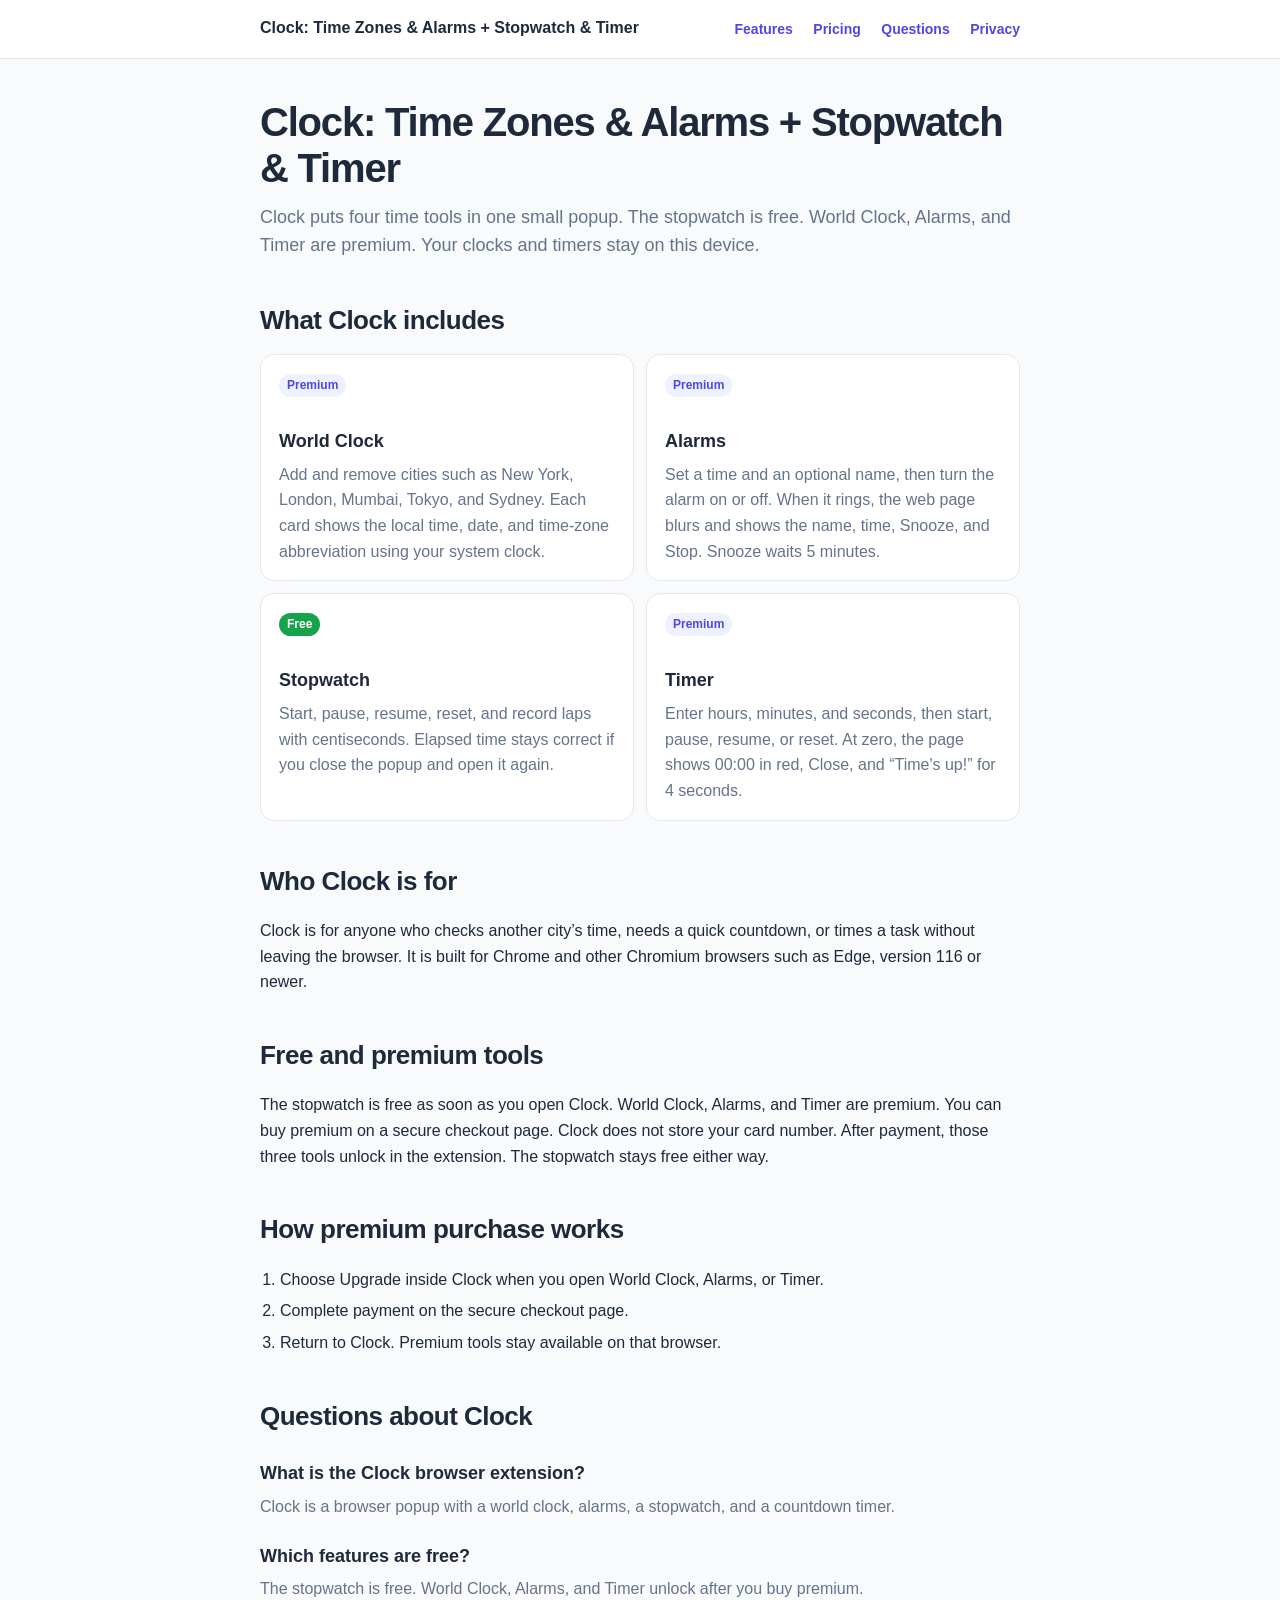
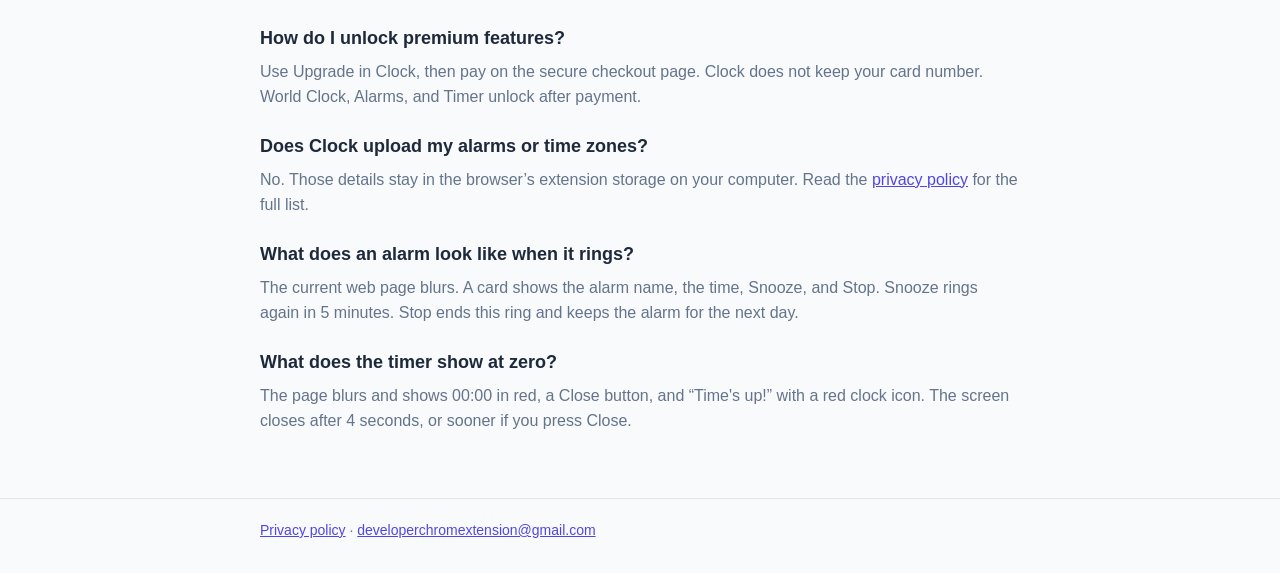
==== commit abfae1da: "Add a contact email to the public Clock pages. Co-authored-by: Cursor <cursoragent@cursor.com>" ====
--- a/index.html
+++ b/index.html
@@ -191,6 +191,7 @@
     <footer class="site">
       <div class="wrap">
         <a href="privacy.html">Privacy policy</a>
+        · <a href="mailto:developerchromextension@gmail.com">developerchromextension@gmail.com</a>
       </div>
     </footer>
   </body>
--- a/site.css
+++ b/site.css
@@ -99,6 +99,8 @@
   margin: 0 0 24px;
 }
 
+.center { text-align: center; }
+
 .actions { display: flex; gap: 10px; flex-wrap: wrap; }
 
 .btn {
@@ -217,7 +219,8 @@
 }
 
 .price-note {
-  margin: 8px 0 0;
+  margin: 10px 0 0;
+  font-size: 17px;
   font-weight: 700;
 }
 
@@ -255,12 +258,6 @@
   font-size: 15px;
 }
 
-.compare caption {
-  text-align: left;
-  padding: 14px 16px 0;
-  font-weight: 700;
-}
-
 .compare th,
 .compare td {
   padding: 12px 16px;
@@ -273,6 +270,20 @@
   font-size: 13px;
 }
 
+.compare thead th:not(:first-child),
+.compare td {
+  text-align: center;
+}
+
+.mark {
+  font-size: 18px;
+  font-weight: 700;
+  line-height: 1;
+}
+
+.mark.yes { color: #16a34a; }
+.mark.no { color: var(--muted); }
+
 .compare-key {
   font-size: 14px;
   color: var(--muted);
@@ -299,3 +310,49 @@
 
 .trust h3 { margin: 0 0 4px; font-size: 16px; }
 .trust p { margin: 0; color: var(--muted); font-size: 14px; }
+
+.success {
+  min-height: 52vh;
+  display: flex;
+  flex-direction: column;
+  align-items: center;
+  justify-content: center;
+  text-align: center;
+  gap: 16px;
+  padding: 24px 0 8px;
+}
+
+.success-mark {
+  width: 64px;
+  height: 64px;
+  margin: 0;
+  border-radius: 50%;
+  background: #16a34a;
+  color: #ffffff;
+  font-size: 32px;
+  font-weight: 700;
+  line-height: 64px;
+}
+
+.success-mark.is-failed {
+  background: #dc2626;
+}
+
+.success-mark.is-pending {
+  background: #d97706;
+  font-size: 28px;
+  letter-spacing: 1px;
+}
+
+.success h1 {
+  margin: 0;
+}
+
+.success .lead {
+  max-width: 28rem;
+  margin: 0;
+}
+
+.success .btn.continue {
+  margin-top: 8px;
+}
